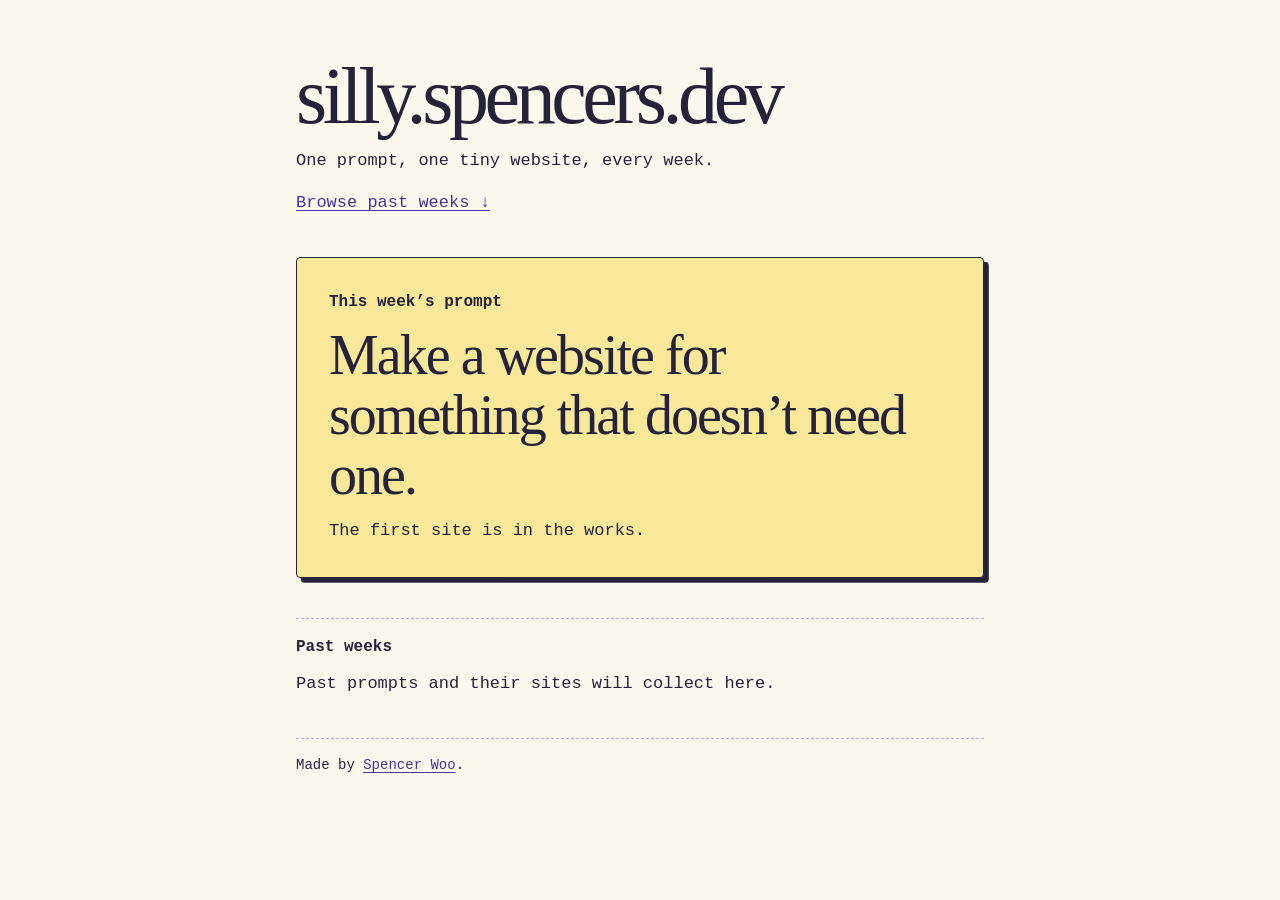
==== index.html @ c340a9b2 "Build weekly creations homepage" ====
<!doctype html>
<html lang="en">
<head>
  <meta charset="utf-8">
  <meta name="viewport" content="width=device-width, initial-scale=1">
  <meta name="description" content="A weekly collection of tiny websites by Spencer Woo.">
  <title>silly.spencers.dev</title>
  <link rel="stylesheet" href="./style.css">
</head>
<body>
  <header>
    <h1>silly.<wbr>spencers.dev</h1>
    <p>One prompt, one tiny website, every week.</p>
    <a href="#archive">Browse past weeks ↓</a>
  </header>

  <main>
    <section class="prompt" aria-labelledby="prompt-heading">
      <h2 id="prompt-heading">This week’s prompt</h2>
      <p class="instruction">Make a website for something that doesn’t need one.</p>
      <p>The first site is in the works.</p>
    </section>

    <section class="archive" id="archive" aria-labelledby="archive-heading">
      <h2 id="archive-heading">Past weeks</h2>
      <!-- Replace the empty state with a list when the first week is archived.
           Give each entry a week date, its prompt, and a link to the creation.
           Keep the newest entry first. Creation links can be local or external. -->
      <p>Past prompts and their sites will collect here.</p>
    </section>
  </main>

  <footer>Made by <a href="https://spencers.dev/">Spencer Woo</a>.</footer>
</body>
</html>
---- style.css ----
:root {
  color-scheme: light;
  --paper: #fbf8ee;
  --ink: #25233a;
  --link: #44359b;
  --rule: #b8b1cd;
  --highlight: #f9e899;
}

* {
  box-sizing: border-box;
}

body {
  max-inline-size: 48rem;
  margin: 0 auto;
  padding: clamp(1.5rem, 5vw, 3.5rem) clamp(1rem, 5vw, 2.5rem) 2rem;
  background: var(--paper);
  color: var(--ink);
  font: 1.0625rem/1.55 ui-monospace, "Courier New", monospace;
}

h1,
.instruction {
  font-family: Georgia, "Times New Roman", serif;
}

h1 {
  margin: 0;
  font-size: clamp(2.25rem, 8vw, 5rem);
  font-weight: 500;
  letter-spacing: -0.055em;
  line-height: 1;
  overflow-wrap: anywhere;
}

h2 {
  margin: 0;
  font-size: 1rem;
}

p {
  margin: 0.75rem 0 0;
}

a {
  color: var(--link);
  text-underline-offset: 0.2em;
}

a:focus-visible {
  outline: 2px solid currentColor;
  outline-offset: 4px;
}

header a {
  display: inline-block;
  margin-top: 1rem;
}

.prompt {
  margin-top: 2.5rem;
  padding: clamp(1rem, 5vw, 2rem);
  border: 1px solid var(--ink);
  border-radius: 0.25rem;
  background: var(--highlight);
  box-shadow: 0.3rem 0.3rem 0 var(--ink);
}

.instruction {
  max-inline-size: 24ch;
  font-size: clamp(2rem, 6vw, 3.5rem);
  letter-spacing: -0.035em;
  line-height: 1.07;
}

.archive,
footer {
  margin-top: 2.5rem;
  padding-top: 1rem;
  border-top: 1px dashed var(--rule);
}

footer {
  font-size: 0.875rem;
}
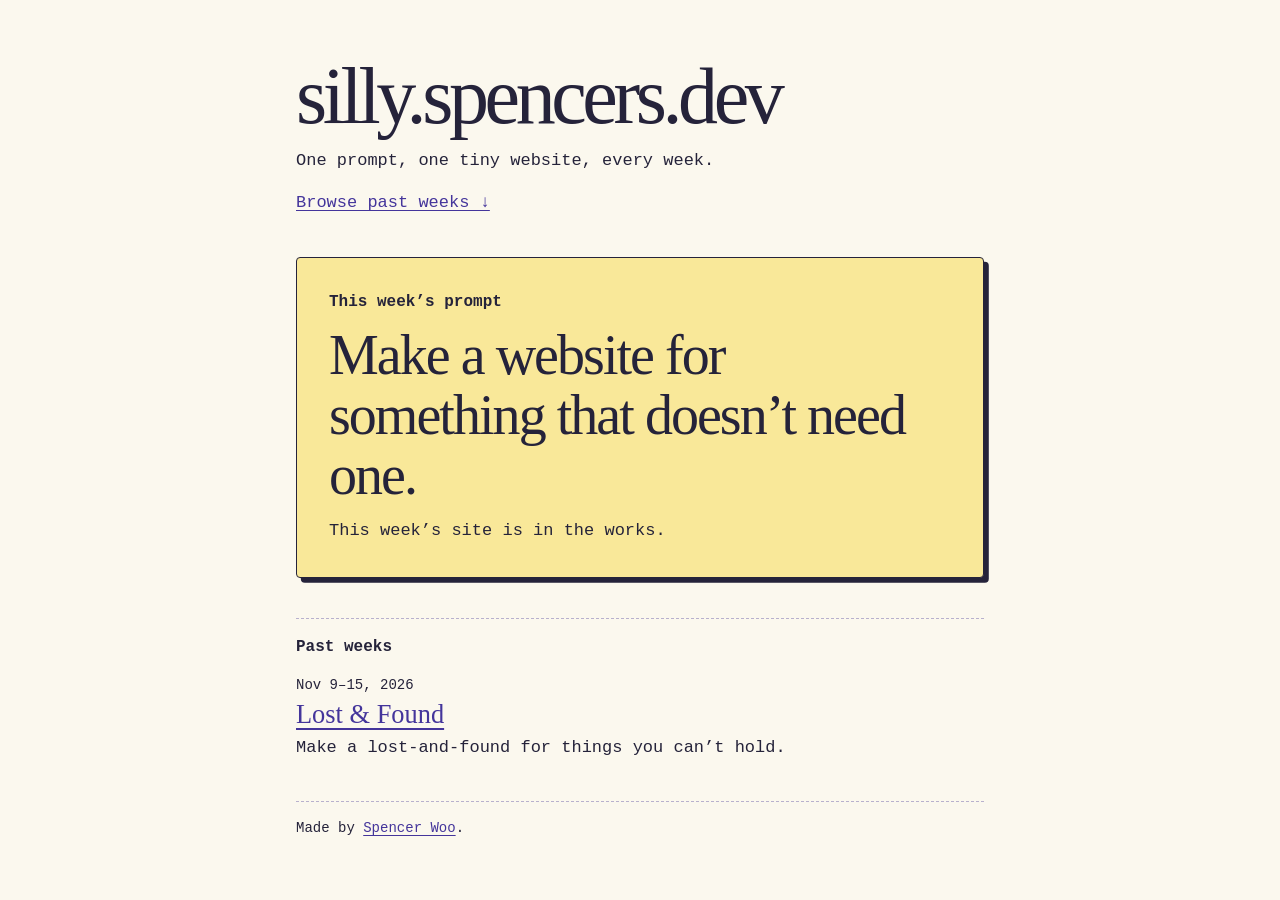
==== commit 11955838: "Archive Lost & Found for November 9–15" ====
--- a/index.html
+++ b/index.html
@@ -18,15 +18,18 @@
     <section class="prompt" aria-labelledby="prompt-heading">
       <h2 id="prompt-heading">This week’s prompt</h2>
       <p class="instruction">Make a website for something that doesn’t need one.</p>
-      <p>The first site is in the works.</p>
+      <p>This week’s site is in the works.</p>
     </section>
 
     <section class="archive" id="archive" aria-labelledby="archive-heading">
       <h2 id="archive-heading">Past weeks</h2>
-      <!-- Replace the empty state with a list when the first week is archived.
-           Give each entry a week date, its prompt, and a link to the creation.
-           Keep the newest entry first. Creation links can be local or external. -->
-      <p>Past prompts and their sites will collect here.</p>
+      <ol class="archive-list">
+        <li>
+          <p class="week"><time datetime="2026-11-09">Nov 9</time>–<time datetime="2026-11-15">15, 2026</time></p>
+          <h3><a href="./weeks/2026-11-09/">Lost &amp; Found</a></h3>
+          <p>Make a lost-and-found for things you can’t hold.</p>
+        </li>
+      </ol>
     </section>
   </main>
 
--- a/style.css
+++ b/style.css
@@ -84,3 +84,28 @@
 footer {
   font-size: 0.875rem;
 }
+
+.archive-list {
+  margin: 1rem 0 0;
+  padding: 0;
+  list-style: none;
+}
+
+.archive-list li + li {
+  margin-top: 1rem;
+  padding-top: 1rem;
+  border-top: 1px dashed var(--rule);
+}
+
+.archive-list h3 {
+  margin: 0.15rem 0 0;
+  font: 1.65rem/1.2 Georgia, "Times New Roman", serif;
+}
+
+.archive-list p {
+  margin: 0.25rem 0 0;
+}
+
+.archive-list .week {
+  font-size: 0.875rem;
+}
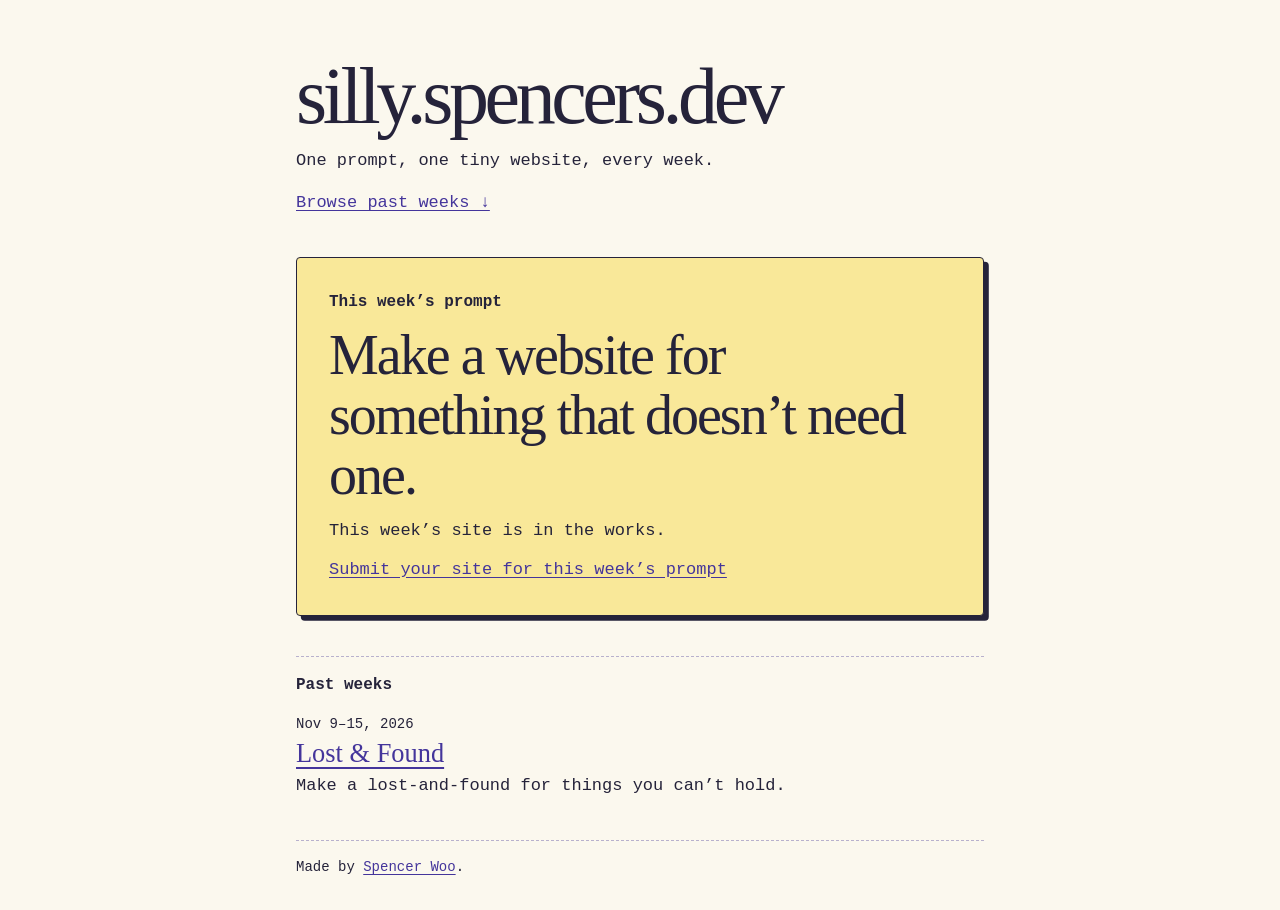
==== commit bd22f7f8: "Link weekly site submission form" ====
--- a/index.html
+++ b/index.html
@@ -19,6 +19,7 @@
       <h2 id="prompt-heading">This week’s prompt</h2>
       <p class="instruction">Make a website for something that doesn’t need one.</p>
       <p>This week’s site is in the works.</p>
+      <p><a href="https://forms.gle/Y3xNjthd9MDKjX7y5">Submit your site for this week’s prompt</a></p>
     </section>
 
     <section class="archive" id="archive" aria-labelledby="archive-heading">
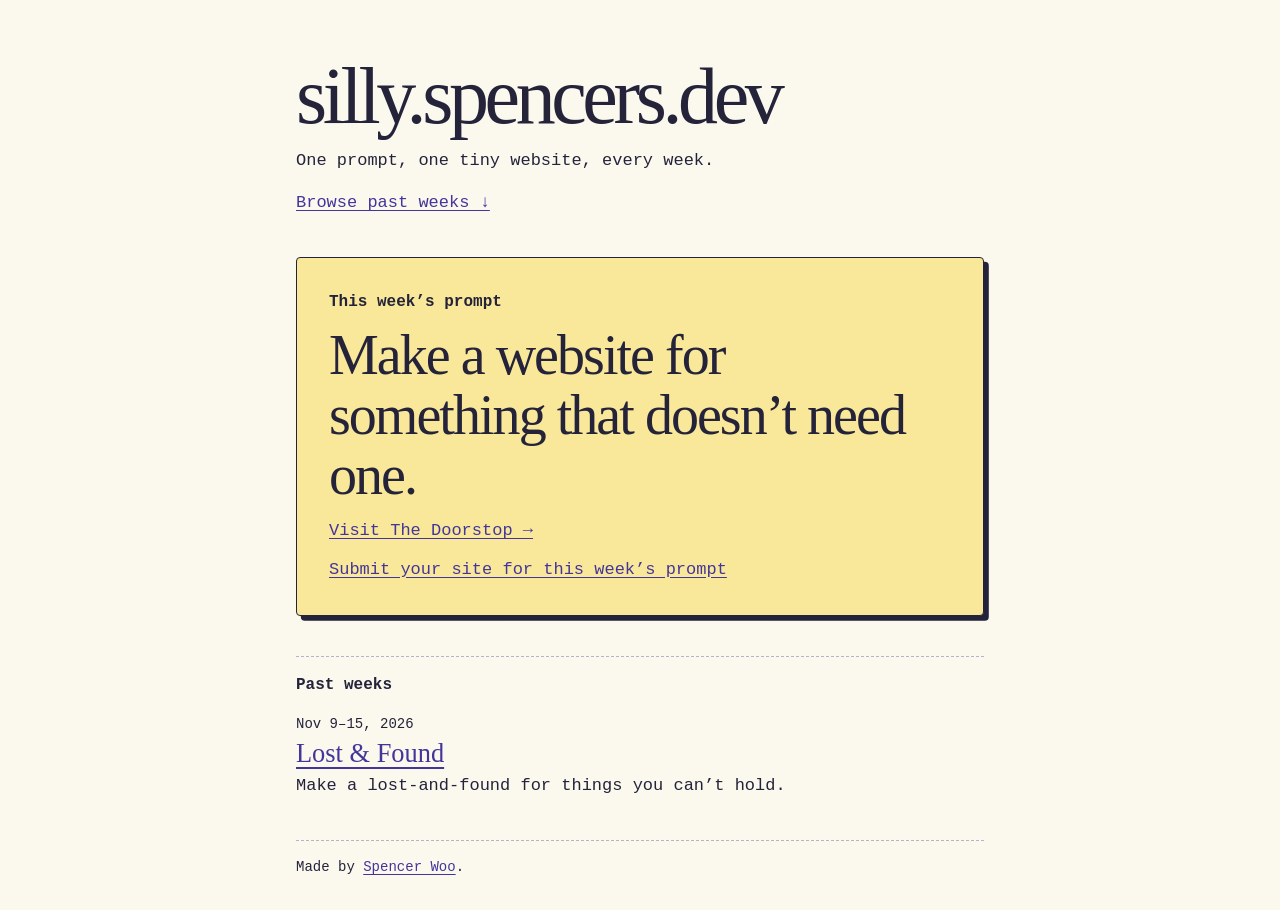
==== commit 37847dbb: "Make a website for a doorstop" ====
--- a/index.html
+++ b/index.html
@@ -18,7 +18,7 @@
     <section class="prompt" aria-labelledby="prompt-heading">
       <h2 id="prompt-heading">This week’s prompt</h2>
       <p class="instruction">Make a website for something that doesn’t need one.</p>
-      <p>This week’s site is in the works.</p>
+      <p><a href="./weeks/2026-11-16/">Visit The Doorstop →</a></p>
       <p><a href="https://forms.gle/Y3xNjthd9MDKjX7y5">Submit your site for this week’s prompt</a></p>
     </section>
 
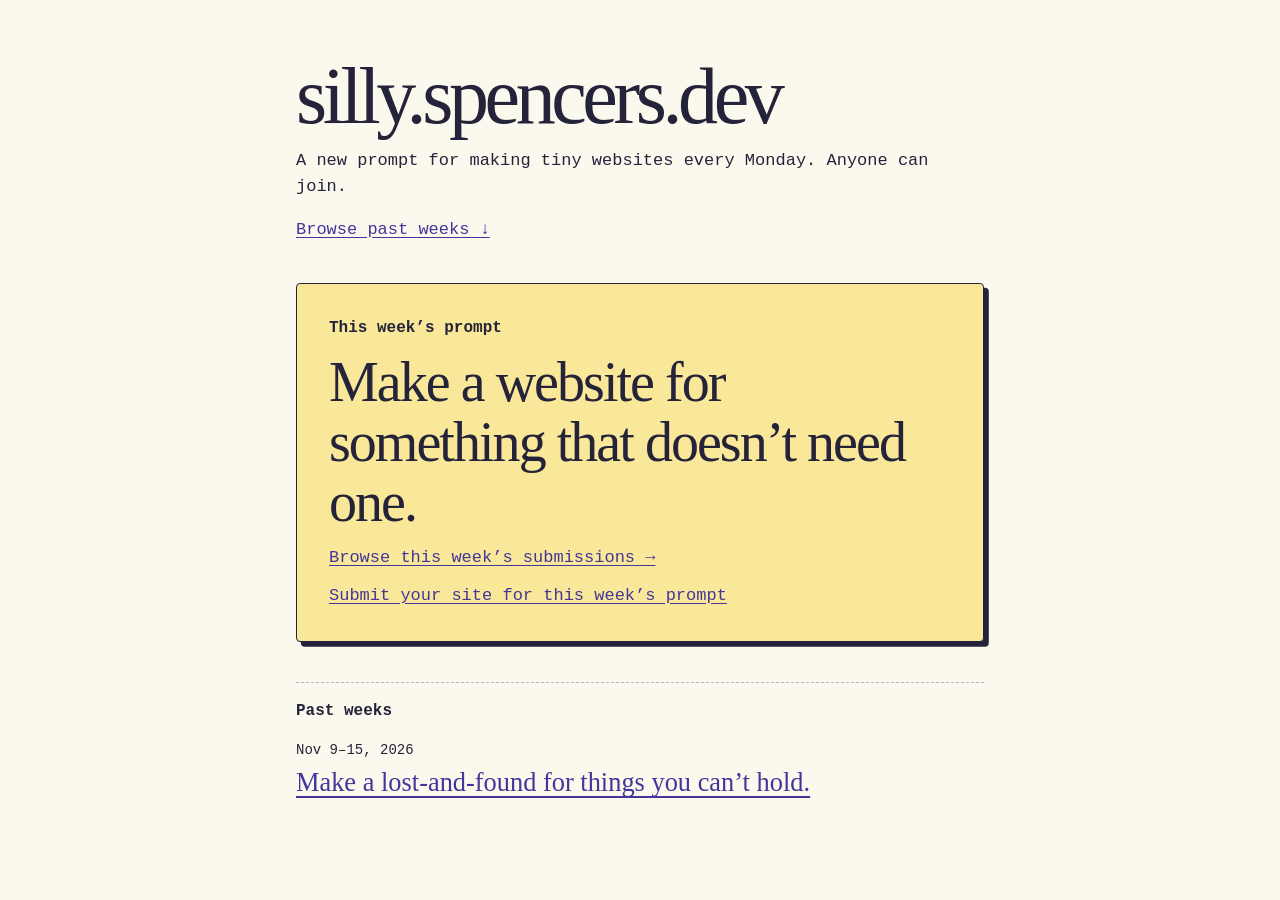
==== commit 1eda0959: "Make Silly a weekly community site" ====
--- a/index.html
+++ b/index.html
@@ -3,14 +3,14 @@
 <head>
   <meta charset="utf-8">
   <meta name="viewport" content="width=device-width, initial-scale=1">
-  <meta name="description" content="A weekly collection of tiny websites by Spencer Woo.">
+  <meta name="description" content="A weekly prompt for making and sharing tiny websites.">
   <title>silly.spencers.dev</title>
   <link rel="stylesheet" href="./style.css">
 </head>
 <body>
   <header>
     <h1>silly.<wbr>spencers.dev</h1>
-    <p>One prompt, one tiny website, every week.</p>
+    <p>A new prompt for making tiny websites every Monday. Anyone can join.</p>
     <a href="#archive">Browse past weeks ↓</a>
   </header>
 
@@ -18,7 +18,7 @@
     <section class="prompt" aria-labelledby="prompt-heading">
       <h2 id="prompt-heading">This week’s prompt</h2>
       <p class="instruction">Make a website for something that doesn’t need one.</p>
-      <p><a href="./weeks/2026-11-16/">Visit The Doorstop →</a></p>
+      <p><a href="./prompts/2026-11-16/">Browse this week’s submissions →</a></p>
       <p><a href="https://forms.gle/Y3xNjthd9MDKjX7y5">Submit your site for this week’s prompt</a></p>
     </section>
 
@@ -27,13 +27,11 @@
       <ol class="archive-list">
         <li>
           <p class="week"><time datetime="2026-11-09">Nov 9</time>–<time datetime="2026-11-15">15, 2026</time></p>
-          <h3><a href="./weeks/2026-11-09/">Lost &amp; Found</a></h3>
-          <p>Make a lost-and-found for things you can’t hold.</p>
+          <h3><a href="./prompts/2026-11-09/">Make a lost-and-found for things you can’t hold.</a></h3>
         </li>
       </ol>
     </section>
   </main>
 
-  <footer>Made by <a href="https://spencers.dev/">Spencer Woo</a>.</footer>
 </body>
 </html>
--- a/style.css
+++ b/style.css
@@ -74,15 +74,10 @@
   line-height: 1.07;
 }
 
-.archive,
-footer {
+.archive {
   margin-top: 2.5rem;
   padding-top: 1rem;
   border-top: 1px dashed var(--rule);
-}
-
-footer {
-  font-size: 0.875rem;
 }
 
 .archive-list {
@@ -98,7 +93,7 @@
 }
 
 .archive-list h3 {
-  margin: 0.15rem 0 0;
+  margin: 0.35rem 0 0;
   font: 1.65rem/1.2 Georgia, "Times New Roman", serif;
 }
 
@@ -106,6 +101,24 @@
   margin: 0.25rem 0 0;
 }
 
-.archive-list .week {
+.week,
+.credit {
   font-size: 0.875rem;
 }
+
+.prompt .week {
+  margin: 0 0 0.75rem;
+}
+
+.prompt h1 {
+  font-weight: 500;
+}
+
+.submissions {
+  margin: 0.75rem 0 0;
+  padding-inline-start: 1.25rem;
+}
+
+.submissions li + li {
+  margin-top: 0.5rem;
+}
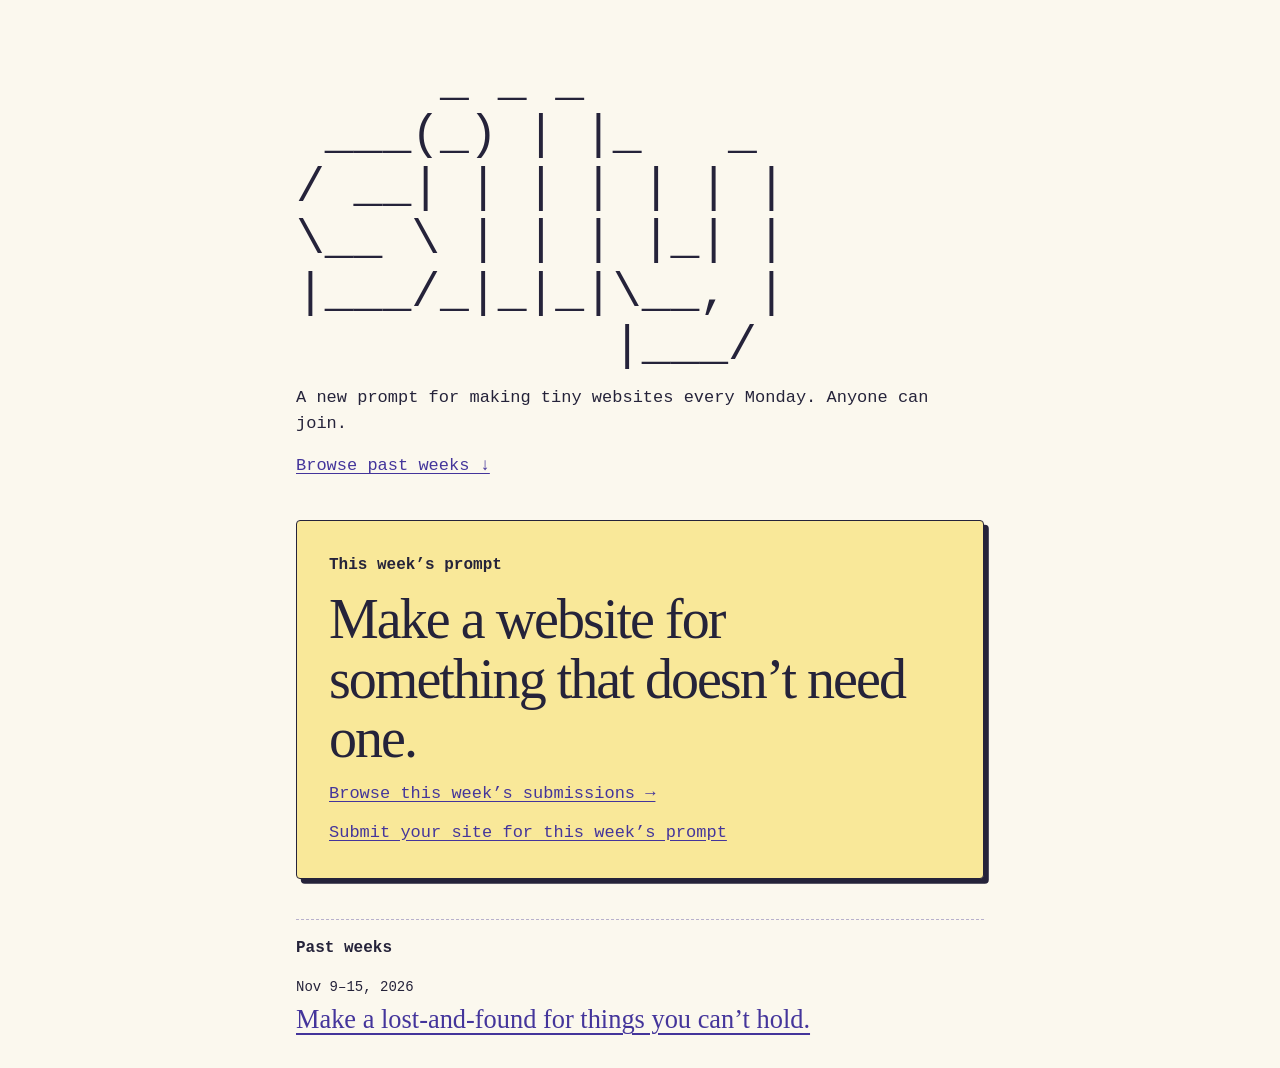
==== commit 8a14bb9f: "Draw Silly’s homepage title in ASCII" ====
--- a/index.html
+++ b/index.html
@@ -4,12 +4,17 @@
   <meta charset="utf-8">
   <meta name="viewport" content="width=device-width, initial-scale=1">
   <meta name="description" content="A weekly prompt for making and sharing tiny websites.">
-  <title>silly.spencers.dev</title>
+  <title>silly</title>
   <link rel="stylesheet" href="./style.css">
 </head>
 <body>
   <header>
-    <h1>silly.<wbr>spencers.dev</h1>
+    <h1 class="wordmark" aria-label="silly"><span aria-hidden="true">     _ _ _
+ ___(_) | |_   _
+/ __| | | | | | |
+\__ \ | | | |_| |
+|___/_|_|_|\__, |
+           |___/</span></h1>
     <p>A new prompt for making tiny websites every Monday. Anyone can join.</p>
     <a href="#archive">Browse past weeks ↓</a>
   </header>
--- a/style.css
+++ b/style.css
@@ -32,6 +32,14 @@
   letter-spacing: -0.055em;
   line-height: 1;
   overflow-wrap: anywhere;
+}
+
+.wordmark {
+  font-family: ui-monospace, "Courier New", monospace;
+  font-size: clamp(1rem, 6vw, 3rem);
+  letter-spacing: 0;
+  line-height: 1.1;
+  white-space: pre;
 }
 
 h2 {
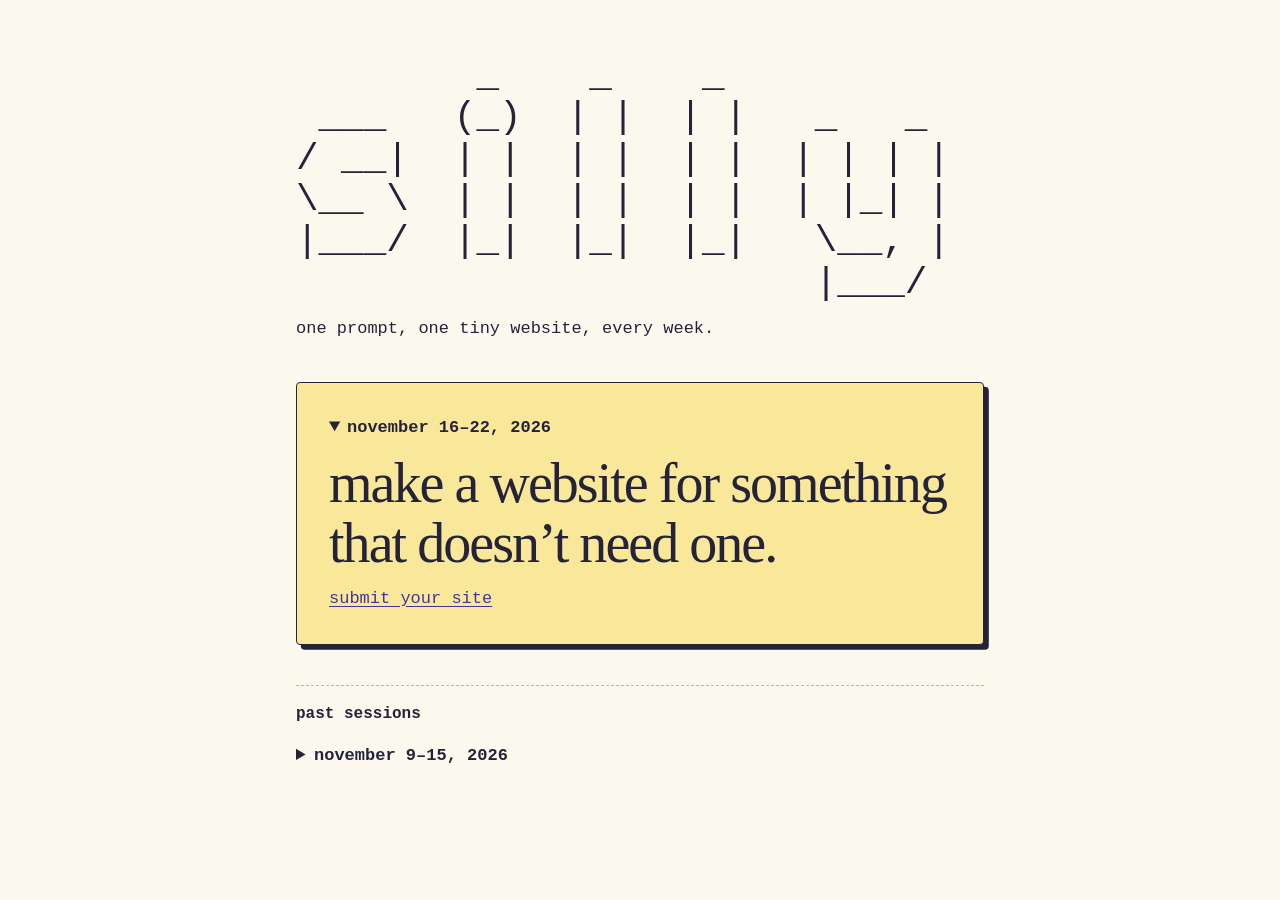
==== commit 045be692: "Put Silly prompts and submissions on the homepage" ====
--- a/index.html
+++ b/index.html
@@ -5,36 +5,35 @@
   <meta name="viewport" content="width=device-width, initial-scale=1">
   <meta name="description" content="A weekly prompt for making and sharing tiny websites.">
   <title>silly</title>
-  <link rel="stylesheet" href="./style.css">
+  <link rel="stylesheet" href="./style.css?v=spaced-wordmark">
 </head>
 <body>
   <header>
-    <h1 class="wordmark" aria-label="silly"><span aria-hidden="true">     _ _ _
- ___(_) | |_   _
-/ __| | | | | | |
-\__ \ | | | |_| |
-|___/_|_|_|\__, |
-           |___/</span></h1>
-    <p>A new prompt for making tiny websites every Monday. Anyone can join.</p>
-    <a href="#archive">Browse past weeks ↓</a>
+    <h1 class="wordmark" aria-label="silly"><span aria-hidden="true">        _    _    _
+ ___   (_)  | |  | |   _   _
+/ __|  | |  | |  | |  | | | |
+\__ \  | |  | |  | |  | |_| |
+|___/  |_|  |_|  |_|   \__, |
+                       |___/</span></h1>
+    <p>one prompt, one tiny website, every week.</p>
   </header>
 
   <main>
-    <section class="prompt" aria-labelledby="prompt-heading">
-      <h2 id="prompt-heading">This week’s prompt</h2>
-      <p class="instruction">Make a website for something that doesn’t need one.</p>
-      <p><a href="./prompts/2026-11-16/">Browse this week’s submissions →</a></p>
-      <p><a href="https://forms.gle/Y3xNjthd9MDKjX7y5">Submit your site for this week’s prompt</a></p>
-    </section>
+    <details class="session session-current" id="week-2026-11-16" open>
+      <summary><time datetime="2026-11-16">november 16</time>–<time datetime="2026-11-22">22, 2026</time></summary>
+      <p class="instruction">make a website for something that doesn’t need one.</p>
+      <p><a href="https://forms.gle/Y3xNjthd9MDKjX7y5">submit your site</a></p>
+    </details>
 
     <section class="archive" id="archive" aria-labelledby="archive-heading">
-      <h2 id="archive-heading">Past weeks</h2>
-      <ol class="archive-list">
-        <li>
-          <p class="week"><time datetime="2026-11-09">Nov 9</time>–<time datetime="2026-11-15">15, 2026</time></p>
-          <h3><a href="./prompts/2026-11-09/">Make a lost-and-found for things you can’t hold.</a></h3>
-        </li>
-      </ol>
+      <h2 id="archive-heading">past sessions</h2>
+      <details class="session" id="week-2026-11-09">
+        <summary><time datetime="2026-11-09">november 9</time>–<time datetime="2026-11-15">15, 2026</time></summary>
+        <p class="instruction">make a lost-and-found for things you can’t hold.</p>
+        <ul class="submissions" aria-label="submissions">
+          <li><a href="https://silly.spencers.dev/weeks/2026-11-09/">https://silly.spencers.dev/weeks/2026-11-09/</a></li>
+        </ul>
+      </details>
     </section>
   </main>
 
--- a/style.css
+++ b/style.css
@@ -36,7 +36,7 @@
 
 .wordmark {
   font-family: ui-monospace, "Courier New", monospace;
-  font-size: clamp(1rem, 6vw, 3rem);
+  font-size: clamp(0.75rem, 4.7vw, 2.35rem);
   letter-spacing: 0;
   line-height: 1.1;
   white-space: pre;
@@ -66,7 +66,26 @@
   margin-top: 1rem;
 }
 
-.prompt {
+.session {
+  margin-top: 1rem;
+}
+
+.session summary {
+  cursor: pointer;
+  font-weight: 700;
+}
+
+.session summary:focus-visible {
+  outline: 2px solid currentColor;
+  outline-offset: 4px;
+}
+
+.session + .session {
+  padding-top: 1rem;
+  border-top: 1px dashed var(--rule);
+}
+
+.session-current {
   margin-top: 2.5rem;
   padding: clamp(1rem, 5vw, 2rem);
   border: 1px solid var(--ink);
@@ -76,6 +95,11 @@
 }
 
 .instruction {
+  font-size: 1.35rem;
+  line-height: 1.3;
+}
+
+.session-current .instruction {
   max-inline-size: 24ch;
   font-size: clamp(2rem, 6vw, 3.5rem);
   letter-spacing: -0.035em;
@@ -88,38 +112,8 @@
   border-top: 1px dashed var(--rule);
 }
 
-.archive-list {
-  margin: 1rem 0 0;
-  padding: 0;
-  list-style: none;
-}
-
-.archive-list li + li {
-  margin-top: 1rem;
-  padding-top: 1rem;
-  border-top: 1px dashed var(--rule);
-}
-
-.archive-list h3 {
-  margin: 0.35rem 0 0;
-  font: 1.65rem/1.2 Georgia, "Times New Roman", serif;
-}
-
-.archive-list p {
-  margin: 0.25rem 0 0;
-}
-
-.week,
 .credit {
   font-size: 0.875rem;
-}
-
-.prompt .week {
-  margin: 0 0 0.75rem;
-}
-
-.prompt h1 {
-  font-weight: 500;
 }
 
 .submissions {
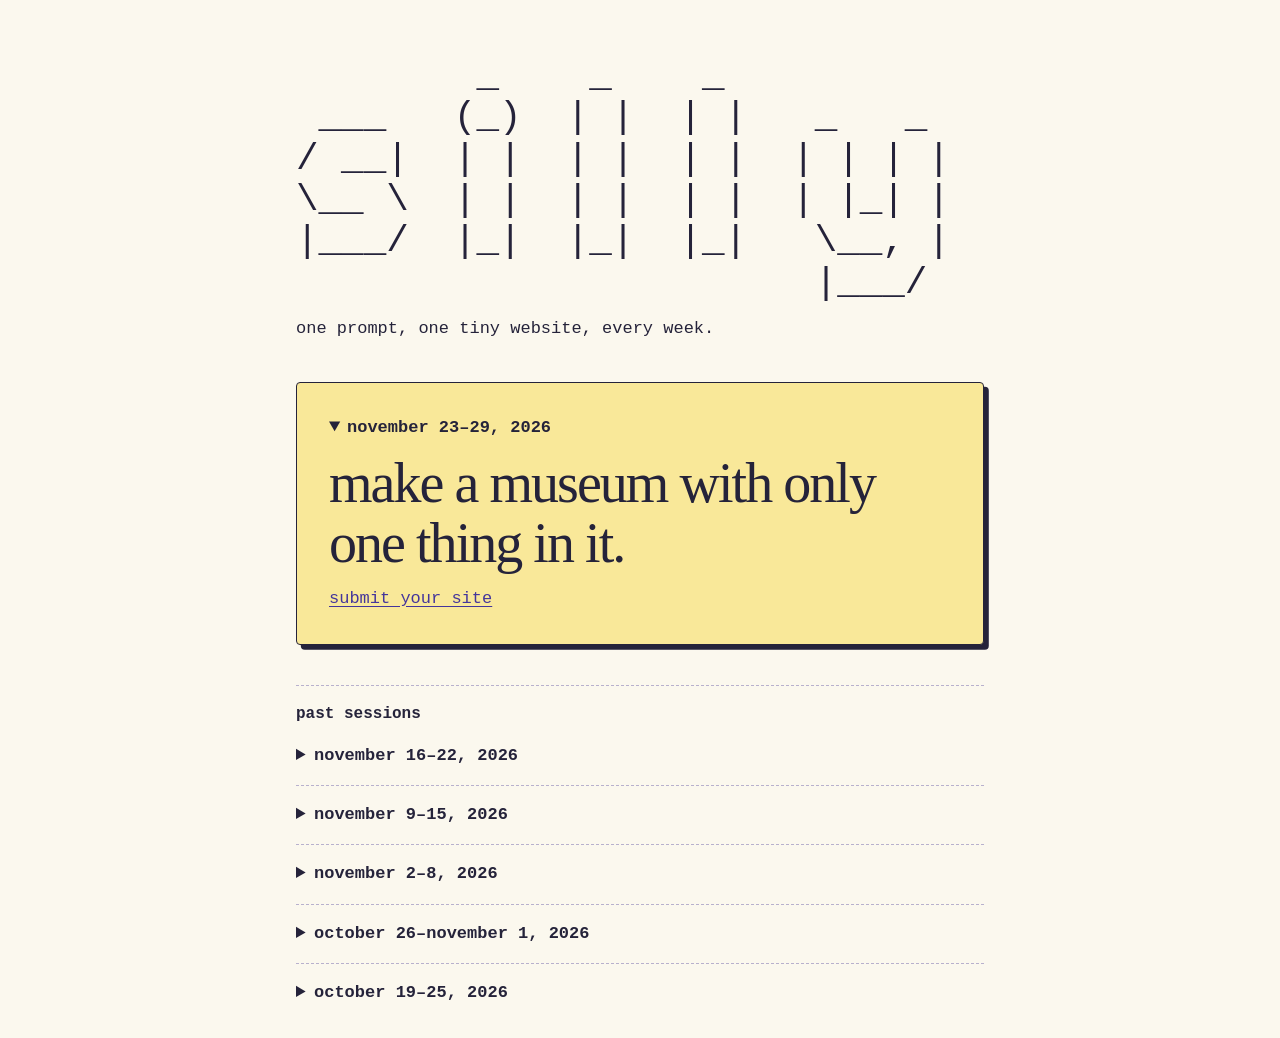
==== commit ed03c373: "Backfill Oct 19–Nov 8 sessions and roll homepage to Nov 23 Add sites for three earlier weeks (waitin" ====
--- a/index.html
+++ b/index.html
@@ -19,14 +19,21 @@
   </header>
 
   <main>
-    <details class="session session-current" id="week-2026-11-16" open>
-      <summary><time datetime="2026-11-16">november 16</time>–<time datetime="2026-11-22">22, 2026</time></summary>
-      <p class="instruction">make a website for something that doesn’t need one.</p>
+    <details class="session session-current" id="week-2026-11-23" open>
+      <summary><time datetime="2026-11-23">november 23</time>–<time datetime="2026-11-29">29, 2026</time></summary>
+      <p class="instruction">make a museum with only one thing in it.</p>
       <p><a href="https://forms.gle/Y3xNjthd9MDKjX7y5">submit your site</a></p>
     </details>
 
     <section class="archive" id="archive" aria-labelledby="archive-heading">
       <h2 id="archive-heading">past sessions</h2>
+      <details class="session" id="week-2026-11-16">
+        <summary><time datetime="2026-11-16">november 16</time>–<time datetime="2026-11-22">22, 2026</time></summary>
+        <p class="instruction">make a website for something that doesn’t need one.</p>
+        <ul class="submissions" aria-label="submissions">
+          <li><a href="https://silly.spencers.dev/weeks/2026-11-16/">https://silly.spencers.dev/weeks/2026-11-16/</a></li>
+        </ul>
+      </details>
       <details class="session" id="week-2026-11-09">
         <summary><time datetime="2026-11-09">november 9</time>–<time datetime="2026-11-15">15, 2026</time></summary>
         <p class="instruction">make a lost-and-found for things you can’t hold.</p>
@@ -34,6 +41,27 @@
           <li><a href="https://silly.spencers.dev/weeks/2026-11-09/">https://silly.spencers.dev/weeks/2026-11-09/</a></li>
         </ul>
       </details>
+      <details class="session" id="week-2026-11-02">
+        <summary><time datetime="2026-11-02">november 2</time>–<time datetime="2026-11-08">8, 2026</time></summary>
+        <p class="instruction">make a weather report for the inside of your home.</p>
+        <ul class="submissions" aria-label="submissions">
+          <li><a href="https://silly.spencers.dev/weeks/2026-11-02/">https://silly.spencers.dev/weeks/2026-11-02/</a></li>
+        </ul>
+      </details>
+      <details class="session" id="week-2026-10-26">
+        <summary><time datetime="2026-10-26">october 26</time>–<time datetime="2026-11-01">november 1, 2026</time></summary>
+        <p class="instruction">make a manual for something that doesn’t come with one.</p>
+        <ul class="submissions" aria-label="submissions">
+          <li><a href="https://silly.spencers.dev/weeks/2026-10-26/">https://silly.spencers.dev/weeks/2026-10-26/</a></li>
+        </ul>
+      </details>
+      <details class="session" id="week-2026-10-19">
+        <summary><time datetime="2026-10-19">october 19</time>–<time datetime="2026-10-25">25, 2026</time></summary>
+        <p class="instruction">make a waiting room for nothing in particular.</p>
+        <ul class="submissions" aria-label="submissions">
+          <li><a href="https://silly.spencers.dev/weeks/2026-10-19/">https://silly.spencers.dev/weeks/2026-10-19/</a></li>
+        </ul>
+      </details>
     </section>
   </main>
 
